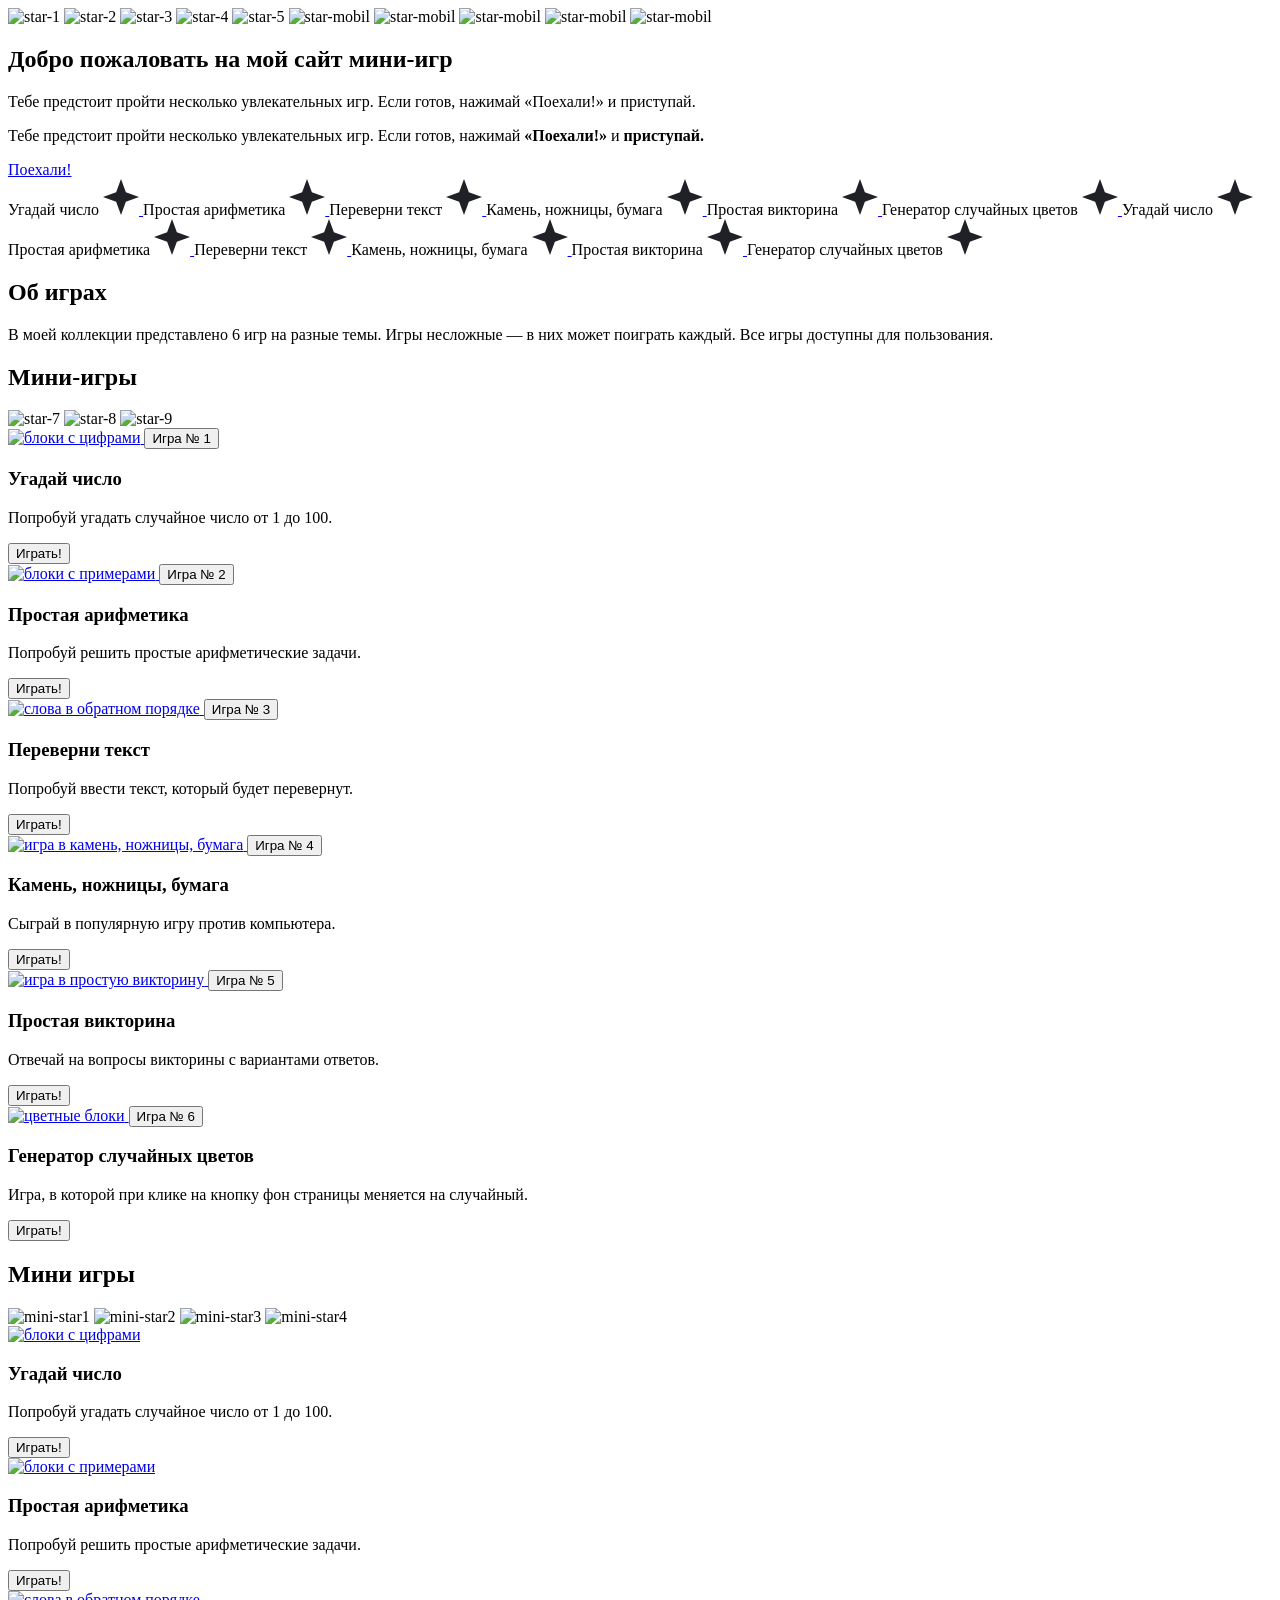
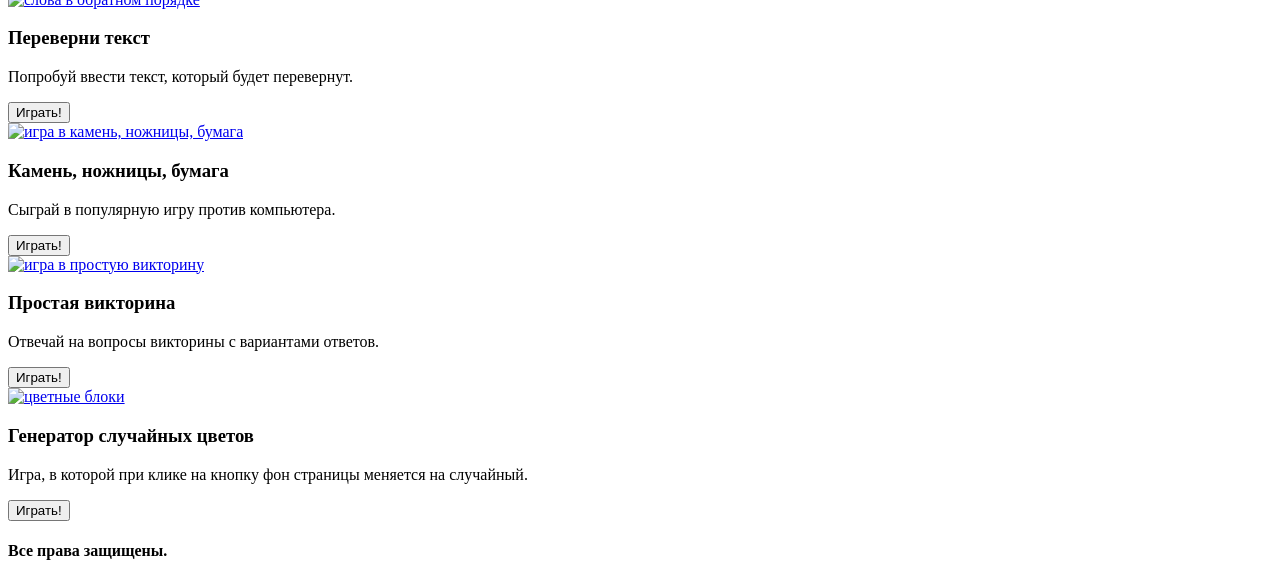
==== index.html @ 97900531 "добавлены изменения" ====
<!DOCTYPE html>
<html lang="en">

<head>
    <meta charset="UTF-8">
    <meta name="viewport" content="width=device-width, initial-scale=1.0">
    <link rel="preconnect" href="https://fonts.googleapis.com">
    <link rel="preconnect" href="https://fonts.gstatic.com" crossorigin>
    <link
        href="https://fonts.googleapis.com/css2?family=Montserrat:ital,wght@0,100..900;1,100..900&family=Poppins:ital,wght@0,100;0,200;0,300;0,400;0,500;0,600;0,700;0,800;0,900;1,100;1,200;1,300;1,400;1,500;1,600;1,700;1,800;1,900&display=swap"
        rel="stylesheet">
    <title>Homework1</title>
    <link rel="stylesheet" href="style.css">
</head>

<body>
    <div class="hero-top star-center">
        <div class="hero-container center">
            <div class="hero-stars">
                <img src="images/star1.png" alt="star-1" class="star star-1">
                <img src="images/Star-2.svg" alt="star-2" class="star star-2">
                <img src="images/Star-3.svg" alt="star-3" class="star star-3">
                <img src="images/Star-4.svg" alt="star-4" class="star star-4">
                <img src="images/Star-5.svg" alt="star-5" class="star star-5">
                <img src="images/mobil-star.svg" alt="star-mobil" class="star-mb star-mobil">
                <img src="images/mobil-star2.svg" alt="star-mobil" class="star-mb star-mobil-2">
                <img src="images/mobil-star3.svg" alt="star-mobil" class="star-mb star-mobil-3">
                <img src="images/mobil-star-4.svg" alt="star-mobil" class="star-mb star-mobil-4">
                <img src="images/mobil-star5.svg" alt="star-mobil" class="star-mb star-mobil-5">
            </div>
            <section class="hero center">
                <h1 class="hero__heading">Добро пожаловать
                    <span class="hero__textspan">на мой сайт мини-игр</span>
                </h1>
                <p class="hero__text">Тебе предстоит пройти несколько увлекательных игр.
                    <span class="hero__textspan">Если готов, нажимай <span class="hero__span">«Поехали!» </span> и
                        <span class="hero__span">приступай.</span>
                    </span>
                </p>
                <p class="hero__textmobile">Тебе предстоит пройти несколько увлекательных игр. Если готов, нажимай <b>«Поехали!»</b> и <b>приступай.</b></p>
                <div class="hero__btn">
                    <a href="#games" class="hero__btn-link">Поехали!</a>
                </div>
            </section>
        </div>
    </div>
    <div class="strip">
        <div class="strip__scrolling">
            <span class="strip__gamenames">Угадай число</span>
            <a class="strip__gamelinks" href="#"><svg width="36" height="36" viewBox="0 0 36 36" fill="none"
                    xmlns="http://www.w3.org/2000/svg">
                    <path
                        d="M18 0L22.8616 13.1384L36 18L22.8616 22.8616L18 36L13.1384 22.8616L0 18L13.1384 13.1384L18 0Z"
                        fill="#202027" />
                </svg>
            </a>
            <span class="strip__gamenames">Простая арифметика</span>
            <a class="strip__gamelinks" href="#"><svg width="36" height="36" viewBox="0 0 36 36" fill="none"
                    xmlns="http://www.w3.org/2000/svg">
                    <path
                        d="M18 0L22.8616 13.1384L36 18L22.8616 22.8616L18 36L13.1384 22.8616L0 18L13.1384 13.1384L18 0Z"
                        fill="#202027" />
                </svg>
            </a>
            <span class="strip__gamenames">Переверни текст</span>
            <a class="strip__gamelinks" href="#"><svg width="36" height="36" viewBox="0 0 36 36" fill="none"
                    xmlns="http://www.w3.org/2000/svg">
                    <path
                        d="M18 0L22.8616 13.1384L36 18L22.8616 22.8616L18 36L13.1384 22.8616L0 18L13.1384 13.1384L18 0Z"
                        fill="#202027" />
                </svg>
            </a>
            <span class="strip__gamenames">Камень, ножницы, бумага</span>
            <a class="strip__gamelinks" href="#"><svg width="36" height="36" viewBox="0 0 36 36" fill="none"
                    xmlns="http://www.w3.org/2000/svg">
                    <path
                        d="M18 0L22.8616 13.1384L36 18L22.8616 22.8616L18 36L13.1384 22.8616L0 18L13.1384 13.1384L18 0Z"
                        fill="#202027" />
                </svg>
            </a>
            <span class="strip__gamenames">Простая викторина</span>
            <a class="strip__gamelinks" href="#"><svg width="36" height="36" viewBox="0 0 36 36" fill="none"
                    xmlns="http://www.w3.org/2000/svg">
                    <path
                        d="M18 0L22.8616 13.1384L36 18L22.8616 22.8616L18 36L13.1384 22.8616L0 18L13.1384 13.1384L18 0Z"
                        fill="#202027" />
                </svg>
            </a>
            <span class="strip__gamenames">Генератор случайных цветов</span>
            <a class="strip__gamelinks" href="#"><svg width="36" height="36" viewBox="0 0 36 36" fill="none"
                    xmlns="http://www.w3.org/2000/svg">
                    <path
                        d="M18 0L22.8616 13.1384L36 18L22.8616 22.8616L18 36L13.1384 22.8616L0 18L13.1384 13.1384L18 0Z"
                        fill="#202027" />
                </svg>
            </a>

            <span class="strip__gamenames">Угадай число</span>
            <a class="strip__gamelinks" href="#"><svg width="36" height="36" viewBox="0 0 36 36" fill="none"
                    xmlns="http://www.w3.org/2000/svg">
                    <path
                        d="M18 0L22.8616 13.1384L36 18L22.8616 22.8616L18 36L13.1384 22.8616L0 18L13.1384 13.1384L18 0Z"
                        fill="#202027" />
                </svg>
            </a>
            <span class="strip__gamenames">Простая арифметика</span>
            <a class="strip__gamelinks" href="#"><svg width="36" height="36" viewBox="0 0 36 36" fill="none"
                    xmlns="http://www.w3.org/2000/svg">
                    <path
                        d="M18 0L22.8616 13.1384L36 18L22.8616 22.8616L18 36L13.1384 22.8616L0 18L13.1384 13.1384L18 0Z"
                        fill="#202027" />
                </svg>
            </a>
            <span class="strip__gamenames">Переверни текст</span>
            <a class="strip__gamelinks" href="#"><svg width="36" height="36" viewBox="0 0 36 36" fill="none"
                    xmlns="http://www.w3.org/2000/svg">
                    <path
                        d="M18 0L22.8616 13.1384L36 18L22.8616 22.8616L18 36L13.1384 22.8616L0 18L13.1384 13.1384L18 0Z"
                        fill="#202027" />
                </svg>
            </a>
            <span class="strip__gamenames">Камень, ножницы, бумага</span>
            <a class="strip__gamelinks" href="#"><svg width="36" height="36" viewBox="0 0 36 36" fill="none"
                    xmlns="http://www.w3.org/2000/svg">
                    <path
                        d="M18 0L22.8616 13.1384L36 18L22.8616 22.8616L18 36L13.1384 22.8616L0 18L13.1384 13.1384L18 0Z"
                        fill="#202027" />
                </svg>
            </a>
            <span class="strip__gamenames">Простая викторина</span>
            <a class="strip__gamelinks" href="#"><svg width="36" height="36" viewBox="0 0 36 36" fill="none"
                    xmlns="http://www.w3.org/2000/svg">
                    <path
                        d="M18 0L22.8616 13.1384L36 18L22.8616 22.8616L18 36L13.1384 22.8616L0 18L13.1384 13.1384L18 0Z"
                        fill="#202027" />
                </svg>
            </a>
            <span class="strip__gamenames">Генератор случайных цветов</span>
            <a class="strip__gamelinks" href="#"><svg width="36" height="36" viewBox="0 0 36 36" fill="none"
                    xmlns="http://www.w3.org/2000/svg">
                    <path
                        d="M18 0L22.8616 13.1384L36 18L22.8616 22.8616L18 36L13.1384 22.8616L0 18L13.1384 13.1384L18 0Z"
                        fill="#202027" />
                </svg>
            </a>
        </div>
    </div>
    <section id="games" class="about center">
        <h2 class="about__game">Об играх</h2>
        <p class="about__gameinfo">В моей коллекции представлено 6 игр на разные темы.
            <span class="about__gametext">Игры несложные — в них может поиграть каждый.</span>
            <span class="about__gametext">Все игры доступны для пользования.</span>
        </p>
        <h2 class="about__gamemobil">Мини-игры</h2>
        <div class="stars-about">
            <div class="stars-container">
                <img src="images/star-7.svg" alt="star-7" class="stars stars--1">
                <img src="images/Star-8.svg" alt="star-8" class="stars stars--2">
                <img src="images/Star-9.svg" alt="star-9" class="stars stars--3">

            </div>
        </div>
        <div class="games">
            <div class="game game_1">
                <a href="#guess" class="game__card">
                    <img src="images/card1.png" alt="блоки с цифрами" class="game__img">
                </a>
                <button class="game__number">Игра № 1</button>
                <h3 class="game__heading">Угадай число</h3>
                <p class="game__text">Попробуй угадать случайное число от 1 до 100.</p>
                <div class="game__btn">
                    <button onclick="guessWordFunction()" class="game__btn-play">Играть!</button>
                </div>
            </div>
            <div class="game game_2">
                <a href="#arithmetic" class="game__card">
                    <img src="images/game-2.png" alt="блоки с примерами" class="game__img">
                </a>
                <button class="game__number">Игра № 2</button>
                <h3 class="game__heading">Простая арифметика</h3>
                <p class="game__text">Попробуй решить простые арифметические задачи.</p>
                <div class="game__btn">
                    <button onclick="simpleArithmeticFunction()" class="game__btn-play">Играть!</button>
                </div>
            </div>
            <div class="game game_1">
                <a href="#flip" class="game__card">
                    <img src="images/game-3.png" alt="слова в обратном порядке" class="game__img">
                </a>
                <button class="game__number">Игра № 3</button>
                <h3 class="game__heading">Переверни <span class="game__spanmobile">текст</span></h3>
                <p class="game__text">Попробуй ввести текст, который будет перевернут.</p>
                <div class="game__btn">
                    <button onclick="flipTextFunction()" class="game__btn-play">Играть!</button>
                </div>
            </div>
            <div class="game game_3">
                <a href="#choice" class="game__card">
                    <img src="images/game-4.png" alt="игра в камень, ножницы, бумага" class="game__img">
                </a>
                <button class="game__number">Игра № 4</button>
                <h3 class="game__heading">
                    <span class="game__span">Камень,</span>
                    <span class="game__span">ножницы,</span>
                    <span class="game__span">бумага</span>
                </h3>
                <p class="game__text">Сыграй в популярную игру <span class="game__spanmobile">против компьютера.</span>
                </p>
                <div class="game__btn">
                    <button onclick="gameOfChoice()" class="game__btn-play">Играть!</button>
                </div>
            </div>
            <div class="game game_2">
                <a href="#quiz" class="game__card">
                    <img src="images/game-5.png" alt="игра в простую викторину" class="game__img">
                </a>
                <button class="game__number">Игра № 5</button>
                <h3 class="game__heading">
                    <span class="game__span">Простая </span>
                    <span class="game__span">викторина</span>
                </h3>
                <p class="game__text">Отвечай на вопросы викторины <span class="game__spanmobile"> с вариантами
                        ответов.</span></p>
                <div class="game__btn">
                    <button class="game__btn-play" onclick="quizGame()">Играть!</button>
                </div>
            </div>
            <div class="game game_3">
                <a href="#color" class="game__card">
                    <img src="images/game-6.png" alt="цветные блоки" class="game__img">
                </a>
                <button class="game__number">Игра № 6</button>
                <h3 class="game__heading">
                    <span class="game__span">Генератор</span>
                    <span class="game__span">случайных</span>
                    <span class="game__span">цветов</span>
                </h3>
                <p class="game__text">Игра, в которой при клике <span class="game__spanmobile">на кнопку фон
                        страницы</span> меняется на случайный.</p>
                <div class="game__btn">
                    <button id="game__btn_mobile" class="game__btn-play">Играть!</button>
                </div>
            </div>
        </div>
    </section>
    <section class="games-list center">
        <h2 class="games-list__heading">Мини игры</h2>
        <div class="games-list__stars-block">
            <img src="images/mini-star1.svg" alt="mini-star1" class="games-list__star star-pos-1">
            <img src="images/mini-star2.svg" alt="mini-star2" class="games-list__star star-pos-2">
            <img src="images/mini-star3.svg" alt="mini-star3" class="games-list__star star-pos-3">
            <img src="images/mini-star4.svg" alt="mini-star4" class="games-list__star star-pos-4">
        </div>
        <div class="games-list__container center">
            <div class="games-list__item">
                <a href="#" class="games-list__card">
                    <img src="images/mini-play-1.png" alt="блоки с цифрами" class="games-list__image">
                </a>
                <div id="guess" class="games-list__info">
                    <h3 class="games-list__title">Угадай число</h3>
                    <p class="games-list__description">Попробуй угадать случайное<span class="games-list__span"> число
                            от 1
                            до 100.</span></p>
                    <div class="games-list__button-wrapper">
                        <button onclick="guessWordFunction()" class="games-list__play-button">Играть!</button>
                    </div>
                </div>
            </div>
            <div class="games-list__item">
                <a href="#" class="games-list__card">
                    <img src="images/mini-play-2.png" alt="блоки с примерами" class="games-list__image">
                </a>
                <div id="arithmetic" class="games-list__info">
                    <h3 class="games-list__title">Простая арифметика</h3>
                    <p class="games-list__description">Попробуй решить простые арифметические задачи.</p>
                    <div class="games-list__button-wrapper">
                        <button onclick="simpleArithmeticFunction()" class="games-list__play-button">Играть!</button>
                    </div>
                </div>
            </div>
            <div class="games-list__item">
                <a href="#" class="games-list__card">
                    <img src="images/mini-play-3.png" alt="слова в обратном порядке" class="games-list__image">
                </a>
                <div id="flip" class="games-list__info">
                    <h3 class="games-list__title">Переверни <span class="games-list__spanmobile">текст</span></h3>
                    <p class="games-list__description">Попробуй ввести текст, который <span
                            class="games-list__span">будет
                            перевернут.</span></p>
                    <div class="games-list__button-wrapper">
                        <button onclick="flipTextFunction()" class="games-list__play-button">Играть!</button>
                    </div>
                </div>
            </div>
            <div class="games-list__item">
                <a href="#" class="games-list__card">
                    <img src="images/mini-play-4.png" alt="игра в камень, ножницы, бумага" class="games-list__image">
                </a>
                <div id="choice" class="games-list__info">
                    <h3 class="games-list__title">
                        <span class="games-list__span">Камень,</span>
                        <span class="games-list__span">ножницы,</span>
                        <span class="games-list__span">бумага</span>
                    </h3>
                    <p class="games-list__description">Сыграй в популярную игру против компьютера.</p>
                    <div class="games-list__button-wrapper">
                        <button onclick="gameOfChoice()" class="games-list__play-button">Играть!</button>
                    </div>
                </div>
            </div>
            <div class="games-list__item">
                <a href="#" class="games-list__card">
                    <img src="images/mini-play-5.png" alt="игра в простую викторину" class="games-list__image">
                </a>
                <div id="quiz" class="games-list__info">
                    <h3 class="games-list__title">
                        <span class="games-list__span">Простая </span>
                        <span class="games-list__span">викторина</span>
                    </h3>
                    <p class="games-list__description">Отвечай на вопросы викторины <span class="games-list__span">с
                            вариантами ответов.</span></p>
                    <div class="games-list__button-wrapper">
                        <button onclick="quizGame()" class="games-list__play-button">Играть!</button>
                    </div>
                </div>
            </div>
            <div class="games-list__item">
                <a href="#" class="games-list__card">
                    <img src="images/mini-play-6.png" alt="цветные блоки" class="games-list__image">
                </a>
                <div id="color" class="games-list__info">
                    <h3 class="games-list__title">
                        <span class="games-list__span">Генератор</span>
                        <span class="games-list__span">случайных</span>
                        <span class="games-list__span">цветов</span>
                    </h3>
                    <p class="games-list__description">Игра, в которой при клике на кнопку фон страницы меняется на
                        случайный.</p>
                    <div class="games-list__button-wrapper">
                        <button id="game__btn" class="games-list__play-button">Играть!</button>
                    </div>
                </div>
            </div>
        </div>
    </section>
    <footer class="footer center">
        <h4 class="footer__text">Все права защищены.</h4>
    </footer>
</body>
<script>
    //камень, ножницы, бумага
    const choiseArr = ["камень", "ножницы", "бумага"];

    function gameOfChoice() {
        let choicePrompt = (choiseArr[0] + "\n" + choiseArr[1] + "\n" + choiseArr[2])
        let generationComputerChoice = Math.floor(Math.random() * choiseArr.length)
        let userChoice = proёmpt(`${choicePrompt} 
        Введите ответ: `)

        if (userChoice === null) {
            return;
        }

        userChoice.toLowerCase() === choiseArr[generationComputerChoice].toLowerCase() ? alert('Ничья') :
            choiseArr[generationComputerChoice].toLowerCase() === 'камень' && userChoice.toLowerCase() === choiseArr[1] ? alert('Вы прогирали') :
                userChoice === choiseArr[0].toLowerCase() && choiseArr[generationComputerChoice].toLowerCase() === 'ножницы' ? alert('Вы победили') :
                    choiseArr[generationComputerChoice].toLowerCase() === 'ножницы' && userChoice.toLowerCase() === choiseArr[2] ? alert('Вы проиграли') :
                        userChoice === choiseArr[1].toLowerCase() && choiseArr[generationComputerChoice].toLowerCase() === 'бумага' ? alert('Вы победили') :
                            choiseArr[generationComputerChoice].toLowerCase() === 'бумага' && userChoice.toLowerCase() === choiseArr[0] ? alert('Вы проиграли') :
                                userChoice === choiseArr[2].toLowerCase() && choiseArr[generationComputerChoice].toLowerCase() === 'камень' ? alert('Вы победили') :
                                    alert('Вы ввели некорректное значение')
    }

    //угадай число
    let generationNumber = Math.floor(Math.random() * 101)

    const guessWordFunction = () => {
        for (let i = 0; i < 100; i++) {
            let getUserResponse = prompt('Введите число');

            if (getUserResponse === null) {
                return;
            }

            let numberGetUserResponse = Number(getUserResponse)

            numberGetUserResponse > generationNumber ? alert('Число должно быть меньше') :
                numberGetUserResponse < generationNumber ? alert('Число должо быть больше') :
                    numberGetUserResponse === generationNumber ? alert('Вы угадали число') : alert('Вы не угадали число, попробуйте еще раз')

            if (numberGetUserResponse === generationNumber) {
                return;
            }
        }
    }

    //простая арифметика
    let operator = ['+', '-', '*', '/']

    const simpleArithmeticFunction = () => {
        for (let i = 0; i < 11; i++) {
            let randomOperator = Math.floor(Math.random() * operator.length)
            let num1 = Math.floor(Math.random() * 11)
            let num2 = Math.floor(Math.random() * 11)

            let randomNumberTask = `${num1} ${operator[randomOperator]} ${num2}`
            let userNumberAnswer = prompt(`${randomNumberTask} 
            Введите свой ответ`)
            if (userNumberAnswer === null) {
                return;
            }

            let userNumberAnswerDigit = Number(userNumberAnswer)
            if (userNumberAnswerDigit === num1 + num2 || userNumberAnswerDigit === num1 - num2 ||
                userNumberAnswerDigit === num1 * num2 || userNumberAnswerDigit === num1 / num2) {
                alert('Все верно)')
            } else {
                alert('Неверно(, попробуй еще раз')
            }

            operator[randomOperator] === '+' ? alert(`Правильный ответ: ${num1 + num2}`) :
                operator[randomOperator] === '-' ? alert(`Правильный ответ: ${num1 - num2}`) :
                    operator[randomOperator] === '*' ? alert(`Правильный ответ: ${num1 * num2}`) :
                        operator[randomOperator] === '/' ? alert(`Правильный ответ: ${num1 / num2}`) :
                            false
        }
    }

    //переверни текст
    function flipTextFunction() {
        let userEnterText = prompt('Введите слово: ')
        alert(`Перевернутый текст: ${userEnterText.split("").reverse().join("")}`);

        if (userEnterText === null) {
            return;
        }

    }

    //простая викторина
    const quiz = [
        {
            question: "Какой цвет небо?",
            options: ["1. Красный", "2. Синий", "3. Зеленый"],
            correctAnswer: 2 // номер правильного ответа
        },
        {
            question: "Сколько дней в неделе?",
            options: ["1. Шесть", "2. Семь", "3. Восемь"],
            correctAnswer: 2
        },
        {
            question: "Сколько у человека пальцев на одной руке?",
            options: ["1. Четыре", "2. Пять", "3. Шесть"],
            correctAnswer: 2
        }
    ];

    let correctCount = 0;

    function quizGame() {

        for (let i = 0; i < quiz.length; i++) {
            let promptQuestion = (quiz[i].question + "\n" + quiz[i].options[0] + "\n"
                + quiz[i].options[1] + "\n" + quiz[i].options[2]
            )
            let userAnswer = prompt(`${promptQuestion}
            Введите ваш ответ: `)

            if (userAnswer === null) {
                return;
            }

            let changeUserAnswer = Number(userAnswer)

            if (changeUserAnswer === quiz[i].correctAnswer) {
                correctCount++
            }
        }
        alert(`Количество правильных ответов равно: ${correctCount}`)
    }

    //генератор случайных цветов 
    const btnRandomGame = document.querySelectorAll("#game__btn, #game__btn_mobile");
    const fonColorsArr = ['rgba(32, 32, 39, 1)', '#e27fe2', '#86ccd7', '#70bc70', '#e5bc70', 'rgb(243 229 105)'];

    btnRandomGame.forEach(element => {
        element.addEventListener('click', () => {
            let randomColorFromTheArr = Math.floor(Math.random() * fonColorsArr.length)
            document.querySelector('.about').style.backgroundColor = fonColorsArr[randomColorFromTheArr];
            document.querySelector('.games-list').style.backgroundColor = fonColorsArr[randomColorFromTheArr];

        })
    });
</script>

</html>
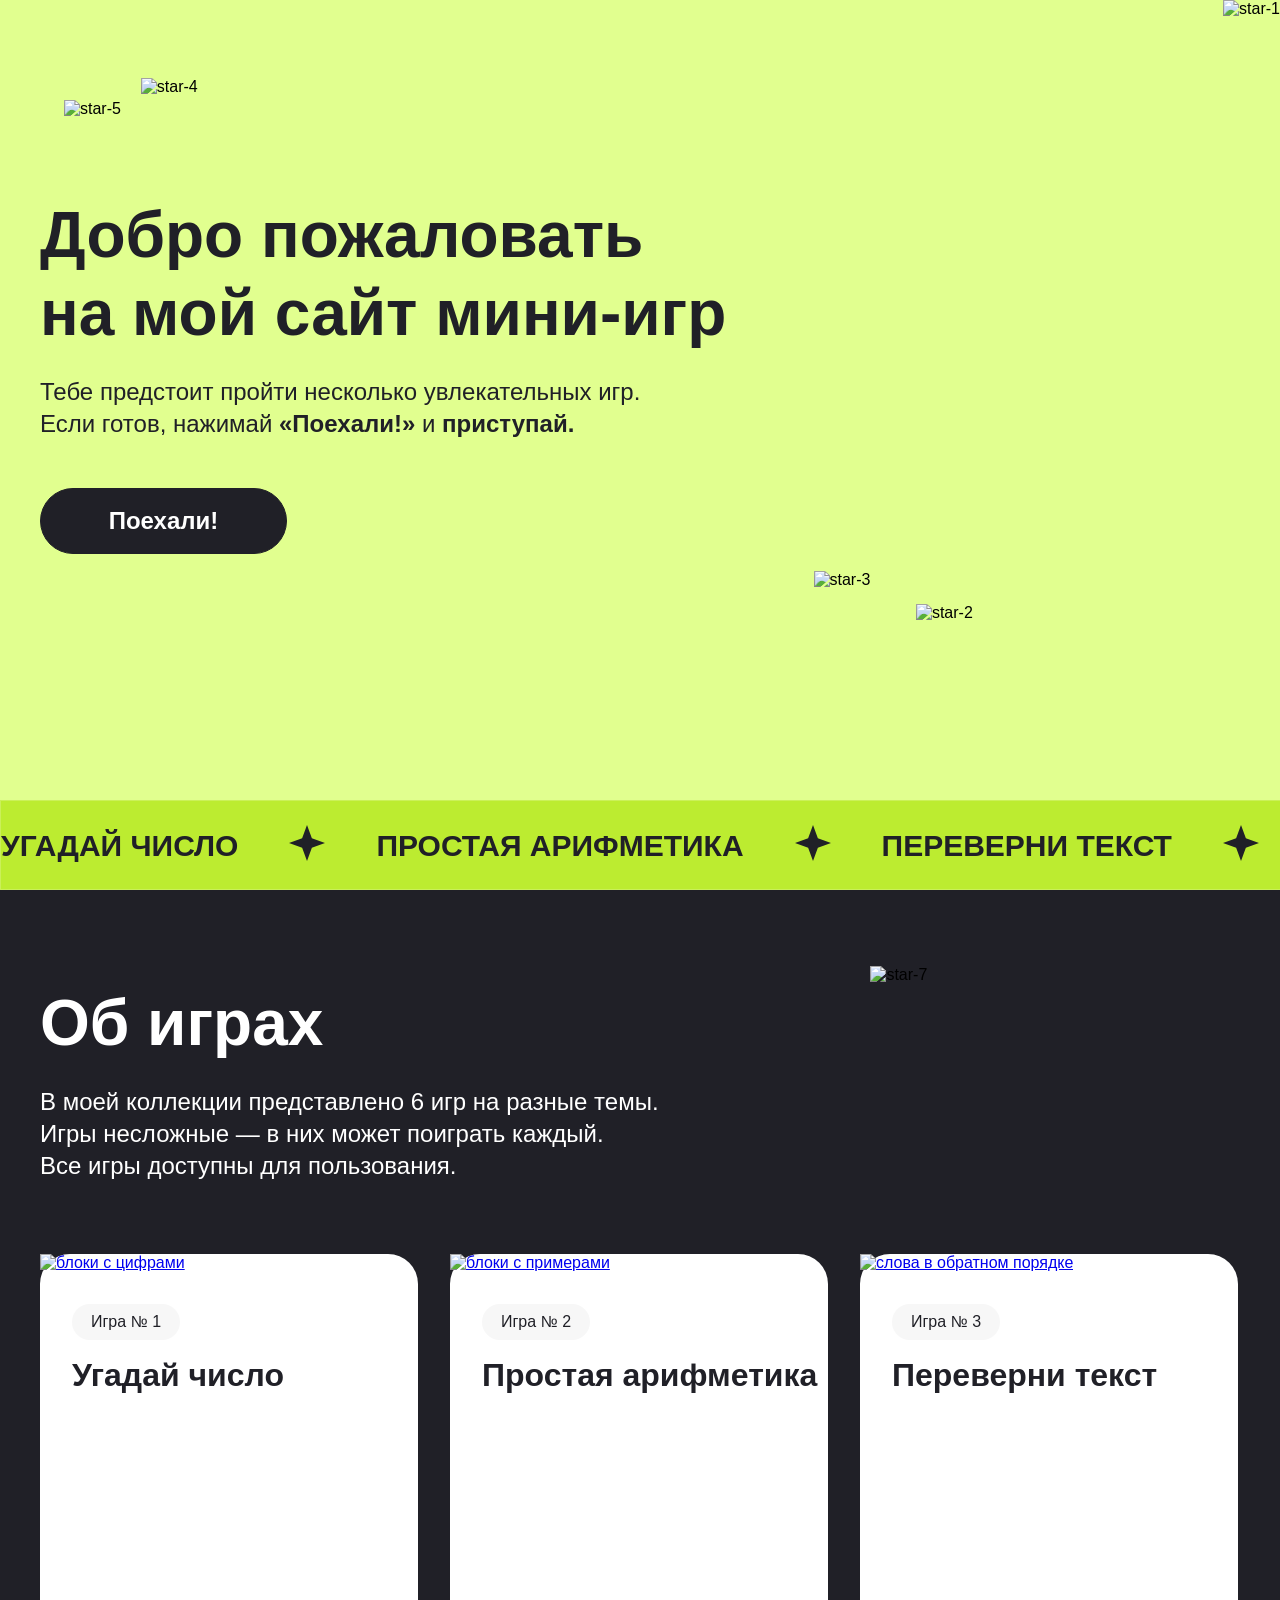
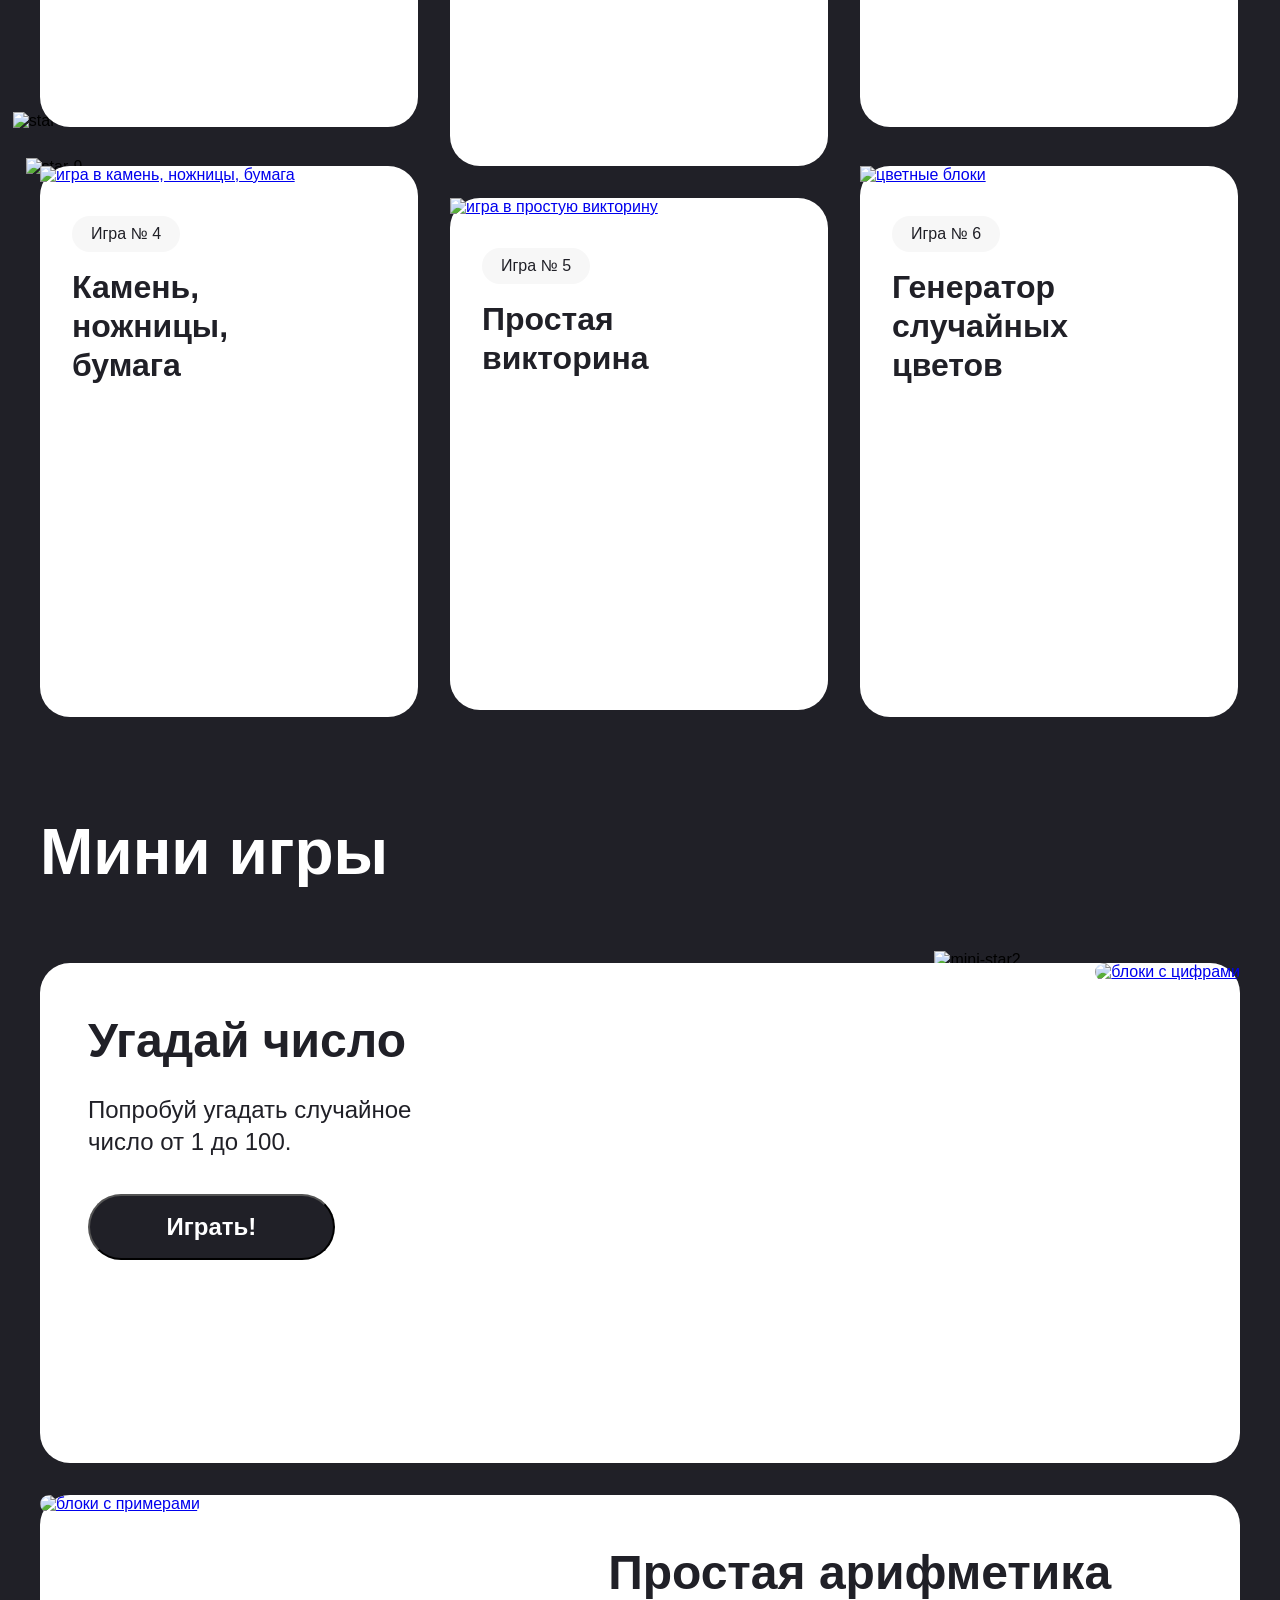
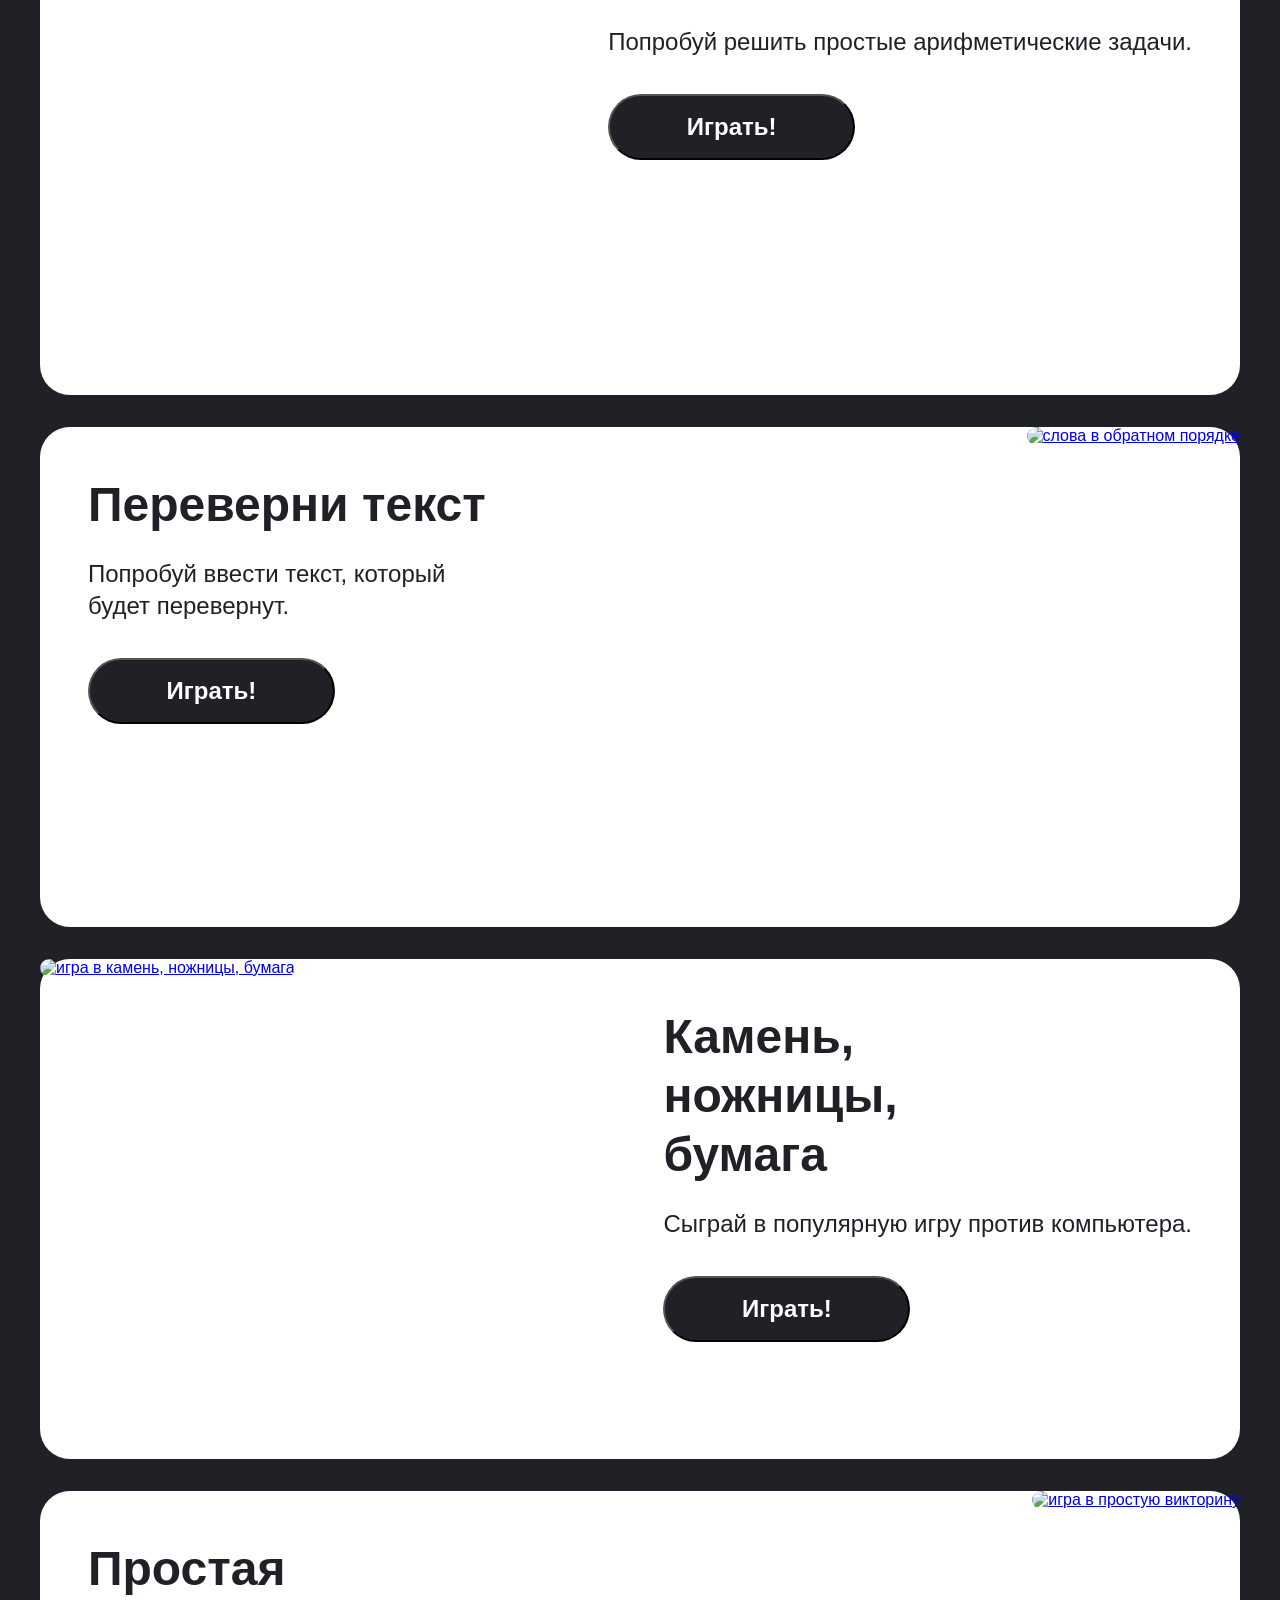
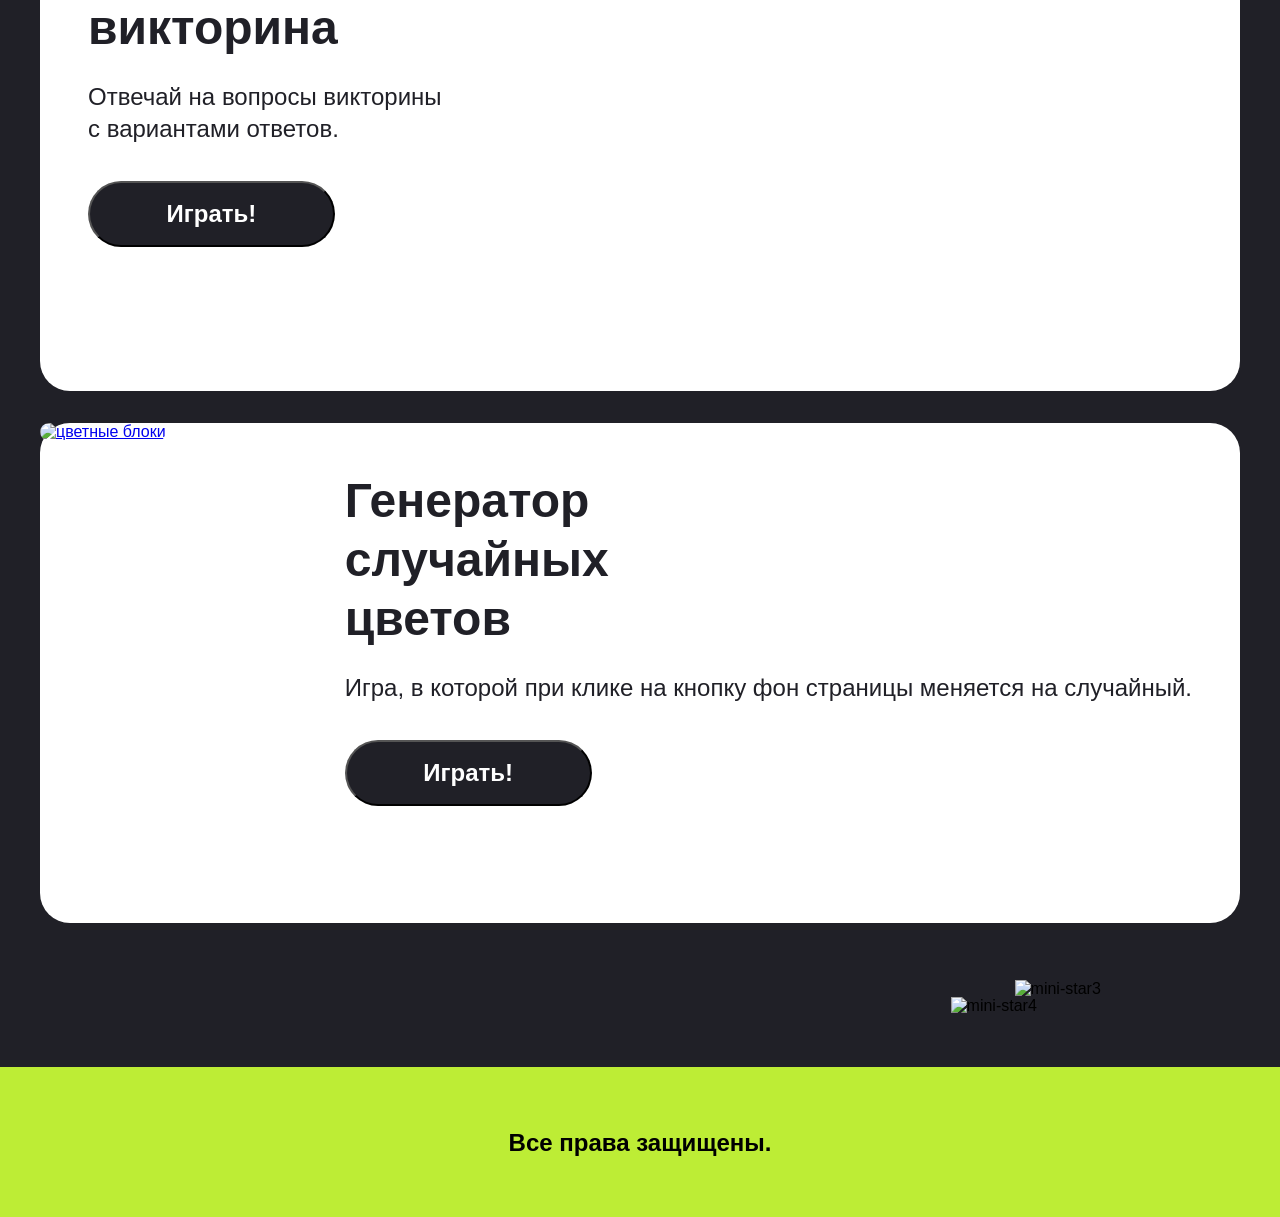
==== commit 7d84350a: "окончательная проверка" ====
--- a/index.html
+++ b/index.html
@@ -347,151 +347,6 @@
         <h4 class="footer__text">Все права защищены.</h4>
     </footer>
 </body>
-<script>
-    //камень, ножницы, бумага
-    const choiseArr = ["камень", "ножницы", "бумага"];
-
-    function gameOfChoice() {
-        let choicePrompt = (choiseArr[0] + "\n" + choiseArr[1] + "\n" + choiseArr[2])
-        let generationComputerChoice = Math.floor(Math.random() * choiseArr.length)
-        let userChoice = proёmpt(`${choicePrompt} 
-        Введите ответ: `)
-
-        if (userChoice === null) {
-            return;
-        }
-
-        userChoice.toLowerCase() === choiseArr[generationComputerChoice].toLowerCase() ? alert('Ничья') :
-            choiseArr[generationComputerChoice].toLowerCase() === 'камень' && userChoice.toLowerCase() === choiseArr[1] ? alert('Вы прогирали') :
-                userChoice === choiseArr[0].toLowerCase() && choiseArr[generationComputerChoice].toLowerCase() === 'ножницы' ? alert('Вы победили') :
-                    choiseArr[generationComputerChoice].toLowerCase() === 'ножницы' && userChoice.toLowerCase() === choiseArr[2] ? alert('Вы проиграли') :
-                        userChoice === choiseArr[1].toLowerCase() && choiseArr[generationComputerChoice].toLowerCase() === 'бумага' ? alert('Вы победили') :
-                            choiseArr[generationComputerChoice].toLowerCase() === 'бумага' && userChoice.toLowerCase() === choiseArr[0] ? alert('Вы проиграли') :
-                                userChoice === choiseArr[2].toLowerCase() && choiseArr[generationComputerChoice].toLowerCase() === 'камень' ? alert('Вы победили') :
-                                    alert('Вы ввели некорректное значение')
-    }
-
-    //угадай число
-    let generationNumber = Math.floor(Math.random() * 101)
-
-    const guessWordFunction = () => {
-        for (let i = 0; i < 100; i++) {
-            let getUserResponse = prompt('Введите число');
-
-            if (getUserResponse === null) {
-                return;
-            }
-
-            let numberGetUserResponse = Number(getUserResponse)
-
-            numberGetUserResponse > generationNumber ? alert('Число должно быть меньше') :
-                numberGetUserResponse < generationNumber ? alert('Число должо быть больше') :
-                    numberGetUserResponse === generationNumber ? alert('Вы угадали число') : alert('Вы не угадали число, попробуйте еще раз')
-
-            if (numberGetUserResponse === generationNumber) {
-                return;
-            }
-        }
-    }
-
-    //простая арифметика
-    let operator = ['+', '-', '*', '/']
-
-    const simpleArithmeticFunction = () => {
-        for (let i = 0; i < 11; i++) {
-            let randomOperator = Math.floor(Math.random() * operator.length)
-            let num1 = Math.floor(Math.random() * 11)
-            let num2 = Math.floor(Math.random() * 11)
-
-            let randomNumberTask = `${num1} ${operator[randomOperator]} ${num2}`
-            let userNumberAnswer = prompt(`${randomNumberTask} 
-            Введите свой ответ`)
-            if (userNumberAnswer === null) {
-                return;
-            }
-
-            let userNumberAnswerDigit = Number(userNumberAnswer)
-            if (userNumberAnswerDigit === num1 + num2 || userNumberAnswerDigit === num1 - num2 ||
-                userNumberAnswerDigit === num1 * num2 || userNumberAnswerDigit === num1 / num2) {
-                alert('Все верно)')
-            } else {
-                alert('Неверно(, попробуй еще раз')
-            }
-
-            operator[randomOperator] === '+' ? alert(`Правильный ответ: ${num1 + num2}`) :
-                operator[randomOperator] === '-' ? alert(`Правильный ответ: ${num1 - num2}`) :
-                    operator[randomOperator] === '*' ? alert(`Правильный ответ: ${num1 * num2}`) :
-                        operator[randomOperator] === '/' ? alert(`Правильный ответ: ${num1 / num2}`) :
-                            false
-        }
-    }
-
-    //переверни текст
-    function flipTextFunction() {
-        let userEnterText = prompt('Введите слово: ')
-        alert(`Перевернутый текст: ${userEnterText.split("").reverse().join("")}`);
-
-        if (userEnterText === null) {
-            return;
-        }
-
-    }
-
-    //простая викторина
-    const quiz = [
-        {
-            question: "Какой цвет небо?",
-            options: ["1. Красный", "2. Синий", "3. Зеленый"],
-            correctAnswer: 2 // номер правильного ответа
-        },
-        {
-            question: "Сколько дней в неделе?",
-            options: ["1. Шесть", "2. Семь", "3. Восемь"],
-            correctAnswer: 2
-        },
-        {
-            question: "Сколько у человека пальцев на одной руке?",
-            options: ["1. Четыре", "2. Пять", "3. Шесть"],
-            correctAnswer: 2
-        }
-    ];
-
-    let correctCount = 0;
-
-    function quizGame() {
-
-        for (let i = 0; i < quiz.length; i++) {
-            let promptQuestion = (quiz[i].question + "\n" + quiz[i].options[0] + "\n"
-                + quiz[i].options[1] + "\n" + quiz[i].options[2]
-            )
-            let userAnswer = prompt(`${promptQuestion}
-            Введите ваш ответ: `)
-
-            if (userAnswer === null) {
-                return;
-            }
-
-            let changeUserAnswer = Number(userAnswer)
-
-            if (changeUserAnswer === quiz[i].correctAnswer) {
-                correctCount++
-            }
-        }
-        alert(`Количество правильных ответов равно: ${correctCount}`)
-    }
-
-    //генератор случайных цветов 
-    const btnRandomGame = document.querySelectorAll("#game__btn, #game__btn_mobile");
-    const fonColorsArr = ['rgba(32, 32, 39, 1)', '#e27fe2', '#86ccd7', '#70bc70', '#e5bc70', 'rgb(243 229 105)'];
-
-    btnRandomGame.forEach(element => {
-        element.addEventListener('click', () => {
-            let randomColorFromTheArr = Math.floor(Math.random() * fonColorsArr.length)
-            document.querySelector('.about').style.backgroundColor = fonColorsArr[randomColorFromTheArr];
-            document.querySelector('.games-list').style.backgroundColor = fonColorsArr[randomColorFromTheArr];
-
-        })
-    });
-</script>
+<script src="script.js"></script>
 
 </html>
--- a/style.css
+++ b/style.css
@@ -0,0 +1,782 @@
+*{
+    margin: 0;
+    padding: 0;
+}
+
+html {
+    scroll-behavior: smooth;
+}
+
+body{
+    font-family: 'Montserrat', sans-serif;
+}
+
+button {
+    font-family: inherit;
+}
+
+.star-center{
+    padding-left: calc(50% - 720px) !important;  
+    padding-right: calc(50% - 720px) !important;
+}
+
+.center{
+    padding-left: calc(50% - 600px) !important;  
+    padding-right: calc(50% - 600px) !important;
+}
+
+.hero-top{
+    background-color: #E1FF8F;
+    background-position: center;
+    background-repeat: no-repeat;
+    background-size: cover;
+    min-height: 800px;
+}
+
+.hero-container{
+    position: relative;
+    max-width: 1440px;
+    margin: 0 auto;
+}
+
+.hero{
+    padding-top: 196px;
+    max-width: 769px;
+}
+
+.hero-stars{
+    position: absolute;
+    top: 0;
+    left: 0;
+    width: 100%;
+    height: 100%;
+    pointer-events: none;
+    z-index: 0;
+}
+
+.star{
+    position: absolute;
+    width: auto; 
+    height: auto;
+}
+
+.star-mb{
+    display: none;
+}
+
+.star-1{
+    right: 0;
+}
+
+.star-2{
+    top: 109%;
+    right: 24%;
+}
+
+.star-3{
+    right: 32%;
+    top: 103%;
+}
+
+.star-4{
+    left: 11%;
+    top: 14%;
+}
+
+.star-5{
+     top: 18%;
+    left: 5%;
+}
+
+.hero__heading{
+    color: rgba(32, 32, 39, 1);
+    font-style: Bold;
+    font-size: 64px;
+    font-weight: 700;
+    line-height: 78px;
+    text-align: left;
+    margin-bottom: 24px;
+
+}
+
+.hero__text{
+    color: rgba(32, 32, 39, 1);
+    font-style: Bold;
+    font-size: 24px;
+    font-weight: 400;
+    line-height: 32px;
+    text-align: left;
+    margin-bottom: 48px;
+    
+}
+
+.hero__textmobile{
+    display: none;
+}
+
+.hero__textspan{
+    display: block;
+}
+
+.hero__span{
+    font-weight: 600;
+    font-size: 24px;
+}
+
+.hero__btn-link{
+    outline: none;
+    box-sizing: border-box;
+    border: 1px solid rgba(32, 32, 39, 1);
+    border-radius: 60px;
+    background: rgba(32, 32, 39, 1);
+    width: 247px;
+    height: 66px;
+    color: rgba(255, 255, 255, 1);
+    font-size: 24px;
+    font-weight: 600;
+    line-height: 141.69%;
+    text-align: center;
+    text-decoration: none;
+    display: flex;
+    align-items: center;
+    justify-content: center;
+    cursor: pointer;
+}
+
+.hero__btn-link:hover{
+    background-color: white;
+    color: black;
+}
+
+.strip{
+    overflow: hidden;
+    width: 100%;
+}
+
+.strip__scrolling{
+    display: flex;
+    column-gap: 51px;
+    box-sizing: border-box;
+    border: 1px solid rgba(255, 255, 255, 0.2);
+    backdrop-filter: blur(50px);
+    background: rgba(188, 236, 48, 1);
+    white-space: nowrap;
+    animation: scroll 20s linear infinite;
+    width: max-content;
+    min-height: 90px;
+    align-items: center;
+}
+
+@keyframes scroll {
+    0% { transform: translateX(0); }
+    100% { transform: translateX(-50%); }
+}
+
+.strip__gamenames{
+    color: rgba(32, 32, 39, 1);
+    font-size: 30px;
+    font-weight: 700;
+    line-height: 110%;
+    letter-spacing: 4%;
+    text-align: left;
+    text-transform: uppercase;
+    white-space: nowrap;
+    width: max-content;
+}
+
+.stars-about {
+    position: absolute;
+    top: 0;
+    left: 0;
+    width: 100%;
+    height: 100%;
+    pointer-events: none;
+    z-index: 0;
+}
+
+
+.stars{
+    position: absolute;
+    width: auto;
+    height: auto;
+}
+
+.stars-container{
+    max-width: 1440px;
+    margin: 0 auto;
+    position: relative;
+    height: 100%;
+}
+
+.stars--1{
+    top: 5%;
+    left: 68%;
+}
+
+.stars--2{
+    top: 54%;
+    left: 1%;
+}
+
+.stars--3{
+    top: 57%;
+    left: 2%;
+}
+
+.about{
+    background-color: #202027;
+    background-position: center;
+    background-repeat: no-repeat;
+    background-size: cover;
+    position: relative;  /* ← добавить */
+    overflow: hidden;
+    z-index: 1; 
+}
+
+.about__game{
+    color: rgba(255, 255, 255, 1);
+    font-size: 64px;
+    font-weight: 700;
+    line-height: 78px;
+    text-align: left;
+    padding-top: 94px;
+    margin-bottom: 24px;
+}
+
+.about__gameinfo{
+    color: rgba(255, 255, 255, 1);
+    font-size: 24px;
+    font-weight: 400;
+    line-height: 32px;
+    text-align: left;
+    margin-bottom: 72px;
+    max-width: 788px;
+}
+
+.about__gamemobil{
+    display: none;
+}
+
+.about__gametext{
+    display: block;
+}
+
+.games{
+    display: flex;
+    flex-wrap: wrap;
+    column-gap: 32px;
+    position: relative;
+    z-index: 1;
+    margin-bottom: 96px;
+}
+
+.game{
+    width: 378px;
+    height: 473px;
+    background: white;
+    border-radius: 30px;
+    display: flex;
+    flex-direction: column;
+    flex-wrap: wrap;
+    gap: 16px;
+    transition: transform 0.3s ease;
+    z-index: 1;
+    position: relative;
+}
+
+.game:hover {
+    transform: scale(1.05);
+    z-index: 10;
+}
+
+.game__span{
+    display: block;       
+    white-space: normal;
+}
+
+.games-list__span{
+    display: block;       
+    white-space: normal;
+
+}
+
+.game_2{
+    height: 512px;
+}
+
+.game:nth-child(5){
+    margin-top: 32px;
+}
+
+.game__top{
+    margin-top: 32px;
+}
+
+.game_3{
+    height: 551px;
+}
+
+.game__card{
+    margin-bottom: 16px;
+}
+
+.game__number{
+    border-radius: 52.58px;
+    background: rgba(247, 247, 247, 1);
+    color: rgba(32, 32, 39, 1);
+    font-size: 16px;
+    font-weight: 500;
+    line-height: 110%;
+    text-align: left;
+    width: 108px;
+    height: 36px;
+    display: flex;
+    align-items: center;
+    justify-content: center;
+    margin-left: 32px;
+    border: none;
+}
+
+.game__heading{
+    color: rgba(32, 32, 39, 1);
+    font-size: 32px;
+    font-weight: 700;
+    line-height: 39px;
+    text-align: left;
+    margin-left: 32px;
+}
+
+.game__btn{
+    display: none;
+}
+
+.game__text{
+    display: none;
+}
+
+.games-list{
+    background-color: #202027;
+    background-position: center;
+    background-repeat: no-repeat;
+    background-size: cover;
+    padding-bottom: 144px;
+    position: relative;
+    overflow-x: hidden; 
+    max-width: 1200px;
+    margin: 0 auto;
+}
+
+.games-list__heading{
+    padding-bottom: 72px;
+    color: rgba(255, 255, 255, 1);
+    font-size: 64px;
+    font-weight: 700;
+    line-height: 78px;
+    text-align: left;
+}
+
+.games-list__container{
+    display: flex;
+    flex-wrap: wrap;
+    flex-direction: column;
+    gap: 32px;
+    position: relative;
+}
+
+.games-list__item{
+    display: flex;
+    width: 1200px;
+    height: 500px;
+    background-color: white;
+    border-radius: 30px;
+    background-position: center;
+    background-size: cover;
+    background-repeat: no-repeat;
+    flex-direction: row-reverse;
+    align-items: flex-start;
+    justify-content: space-between;
+    /*position: relative;*/
+}
+
+.games-list__container{
+    position: relative;
+}
+
+.games-list__stars-block{
+    position: absolute;
+    top: 0;
+    left: 0;
+    right: 0;
+    width: 100%;
+    height: 100%;
+    pointer-events: none;
+    z-index: 0;
+    
+}
+
+.games-list__star{
+    position: absolute;
+    width: auto;
+    height: auto;
+}
+
+.star-pos-1 {
+    left: 75%;
+    top: 5%;
+}
+
+.games-list__item:nth-child(2n){
+    flex-direction: row;
+}
+
+.star-pos-2 {
+    top: 4%;
+    left: 73%;
+}
+
+.star-pos-3{
+    bottom: 2%;
+    right: 14%;
+}
+
+.star-pos-4{
+    bottom: 1.5%;
+    right: 19%;
+}
+
+.games-list__info{
+    display: flex;
+    flex-wrap: wrap;
+    flex-direction: column;
+    padding: 48px;
+}
+
+.games-list__title{
+    color: rgba(32, 32, 39, 1);
+    font-size: 48px;
+    font-weight: 700;
+    line-height: 59px;
+    text-align: left;
+    padding-bottom: 24px;
+}
+
+.games-list__description{
+    color: rgba(32, 32, 39, 1);
+    font-size: 24px;
+    font-weight: 400;
+    line-height: 32px;
+    text-align: left;
+    padding-bottom: 36px;
+}
+
+.games-list__play-button{
+    width: 247px;
+    height: 66px;
+    border-radius: 60px;
+    background: rgba(32, 32, 39, 1);
+    color: rgba(255, 255, 255, 1);
+    font-size: 24px;
+    font-weight: 600;
+    line-height: 141.69%;
+    text-align: center;
+}
+
+.games-list__play-button:hover{
+    background-color: white;
+    color: black;
+}
+
+.games-list__image{
+    width: 600px;
+    height: 500px;
+    border-radius: 30px;
+}
+
+.footer{
+    background-color: #BDED35;
+    background-position: center;
+    background-repeat: no-repeat;
+    background-size: cover;
+    min-height: 150px;
+    display: flex;
+    justify-content: center;
+    align-items: center;
+}
+
+.footer__text{
+    color: rgba(0, 0, 0, 1);
+    font-size: 24px;
+    font-weight: 600;
+    line-height: 29px;
+    text-align: center;
+}
+
+@media (hover: none) {
+    .game:hover {
+        transform: none; 
+    }
+
+    .hero__btn-link:hover{
+        background-color: rgba(32, 32, 39, 1);;
+        color: white;
+    }
+}
+
+@media (max-width: 1024px){
+    .center{
+        padding-left: 16px !important;
+        padding-right: 16px !important;
+    }
+
+    .star{
+        display: none;
+    }
+
+    .star-mobil{
+        display: block;
+        right: 0;
+    }
+
+    .star-mb{
+        position: absolute;
+        width: auto; 
+        height: auto;
+        display: block;
+    }
+
+    .star-mobil-2{
+        top: 18%;
+        left: 24%;
+    }
+
+    .star-mobil-3{
+        top: 25%;
+        left: 10%;
+    }
+
+    .star-mobil-4{
+        top: 109%;
+        left: 73%;
+    }
+
+    .star-mobil-5{
+        top: 114%;
+        left: 81%;
+    }
+
+    .hero{
+        padding-top: 147px !important;
+    }
+
+    .hero__heading{
+        font-size: 40px;
+        line-height: 49px;
+        text-align: center;
+        max-width: 262px;
+        margin: 0 auto 24px auto;  /* ← центрирование */
+        letter-spacing: normal;
+        word-spacing: normal;
+    }
+
+    .hero__text{
+       display: none;
+    }
+
+    .hero__textmobile{
+        color: rgba(32, 32, 39, 1);
+        font-size: 16px;
+        margin-bottom: 36px;
+        line-height: 19px;
+        text-align: center;
+        font-weight: 400;
+        display: block;
+    }
+
+    .hero__span{
+        font-weight: 600;
+        font-size: 16px;
+    }
+
+    .hero__btn-link{
+        width: 285px;
+        height: 55px;
+        box-sizing: border-box;
+        border: 1px solid rgba(32, 32, 39, 1);
+        border-radius: 60px;
+        background: rgba(32, 32, 39, 1);
+        color: rgba(255, 255, 255, 1);
+        font-size: 16px;
+        font-weight: 600;
+        line-height: 141.69%;
+        text-align: center;
+    }
+
+    .hero__btn{
+        display: flex;
+        justify-content: center;
+    }
+
+    .strip__scrolling{
+        min-height: 51px;
+        column-gap: 27px;
+    }
+
+    .strip__gamenames{
+        color: rgba(32, 32, 39, 1);
+        font-size: 16px;
+        font-weight: 700;
+        line-height: 110%;
+        letter-spacing: 4%;
+        text-align: left;
+        text-transform: uppercase;
+    }
+
+    .strip__gamelinks{
+        width: 19px;
+        height: 19px;
+        display: flex;
+        align-items: center;
+    }
+
+    .about__gamemobil{
+        color: rgba(255, 255, 255, 1);
+        font-size: 40px;
+        font-weight: 700;
+        line-height: 49px;
+        text-align: left;
+        display: block;
+        padding-top: 48px;
+        padding-bottom: 48px;
+    }
+    
+    .games{
+        display: flex;
+        flex-direction: column;
+        flex-wrap: wrap;
+        gap: 24px;
+        margin-bottom: 10px;
+        padding-bottom: 0;
+        align-content: center;
+
+    }
+
+    .game:nth-child(5){
+        margin-top: 0;
+    }
+
+    .game{
+        max-width: 343px;
+    }
+
+    .game:first-child{
+        height: 529px;
+    }
+
+    .game:nth-child(2){
+        height: 568px;
+    }
+
+    .game:nth-child(3){
+        height: 568px;
+    }
+
+    .game:nth-child(4){
+        height: 607px;
+    }
+
+    .game:nth-child(5){
+        height: 568px;
+    }
+
+    .game:last-child{
+        height: 627px;
+    }
+
+    .game__text{
+        display: block;
+    }
+
+    .game__card{
+        margin-bottom: 13px;
+    }
+
+    .game__img{
+        max-width: 343px;
+        min-height: 285px;
+    }
+
+    .game__number{
+        display: none;
+    }
+
+    .game__heading{
+        margin-left: 29px;
+    }
+
+    .game__spanmobile{
+        display: block;       
+        white-space: normal;
+    }
+
+    .games-list__spanmobile{
+        display: block;       
+        white-space: normal;
+    }
+
+    .game__text{
+        color: rgba(0, 0, 0, 1);
+        font-size: 16px;
+        font-weight: 400;
+        line-height: 20px;
+        letter-spacing: 0px;
+        text-align: left;
+        padding-left: 29px;
+        padding-right: 29px;
+    }
+
+    .game__btn{
+        display: flex;
+        justify-content: center;
+        margin-top: 16px;
+    }
+
+    .game__btn-play{
+        box-sizing: border-box;
+        border: 1px solid rgba(32, 32, 39, 1);
+        border-radius: 60px;
+        background: rgba(32, 32, 39, 1);
+        color: rgba(255, 255, 255, 1);
+        font-size: 16px;
+        font-weight: 600;
+        line-height: 141.69%;
+        text-align: center;
+        width: 285px;
+        height: 55px;
+    }
+
+    .about__game{
+        display: none;
+    }
+
+    .about__gameinfo{
+        display: none;
+    }
+
+    .games-list{
+        display: none; 
+    }
+
+    .stars-container{
+        display: none;
+    }
+
+    .footer{
+        min-height: 100px;
+    }
+
+    .footer__text{
+        font-size: 16px;
+    }
+
+}
+
